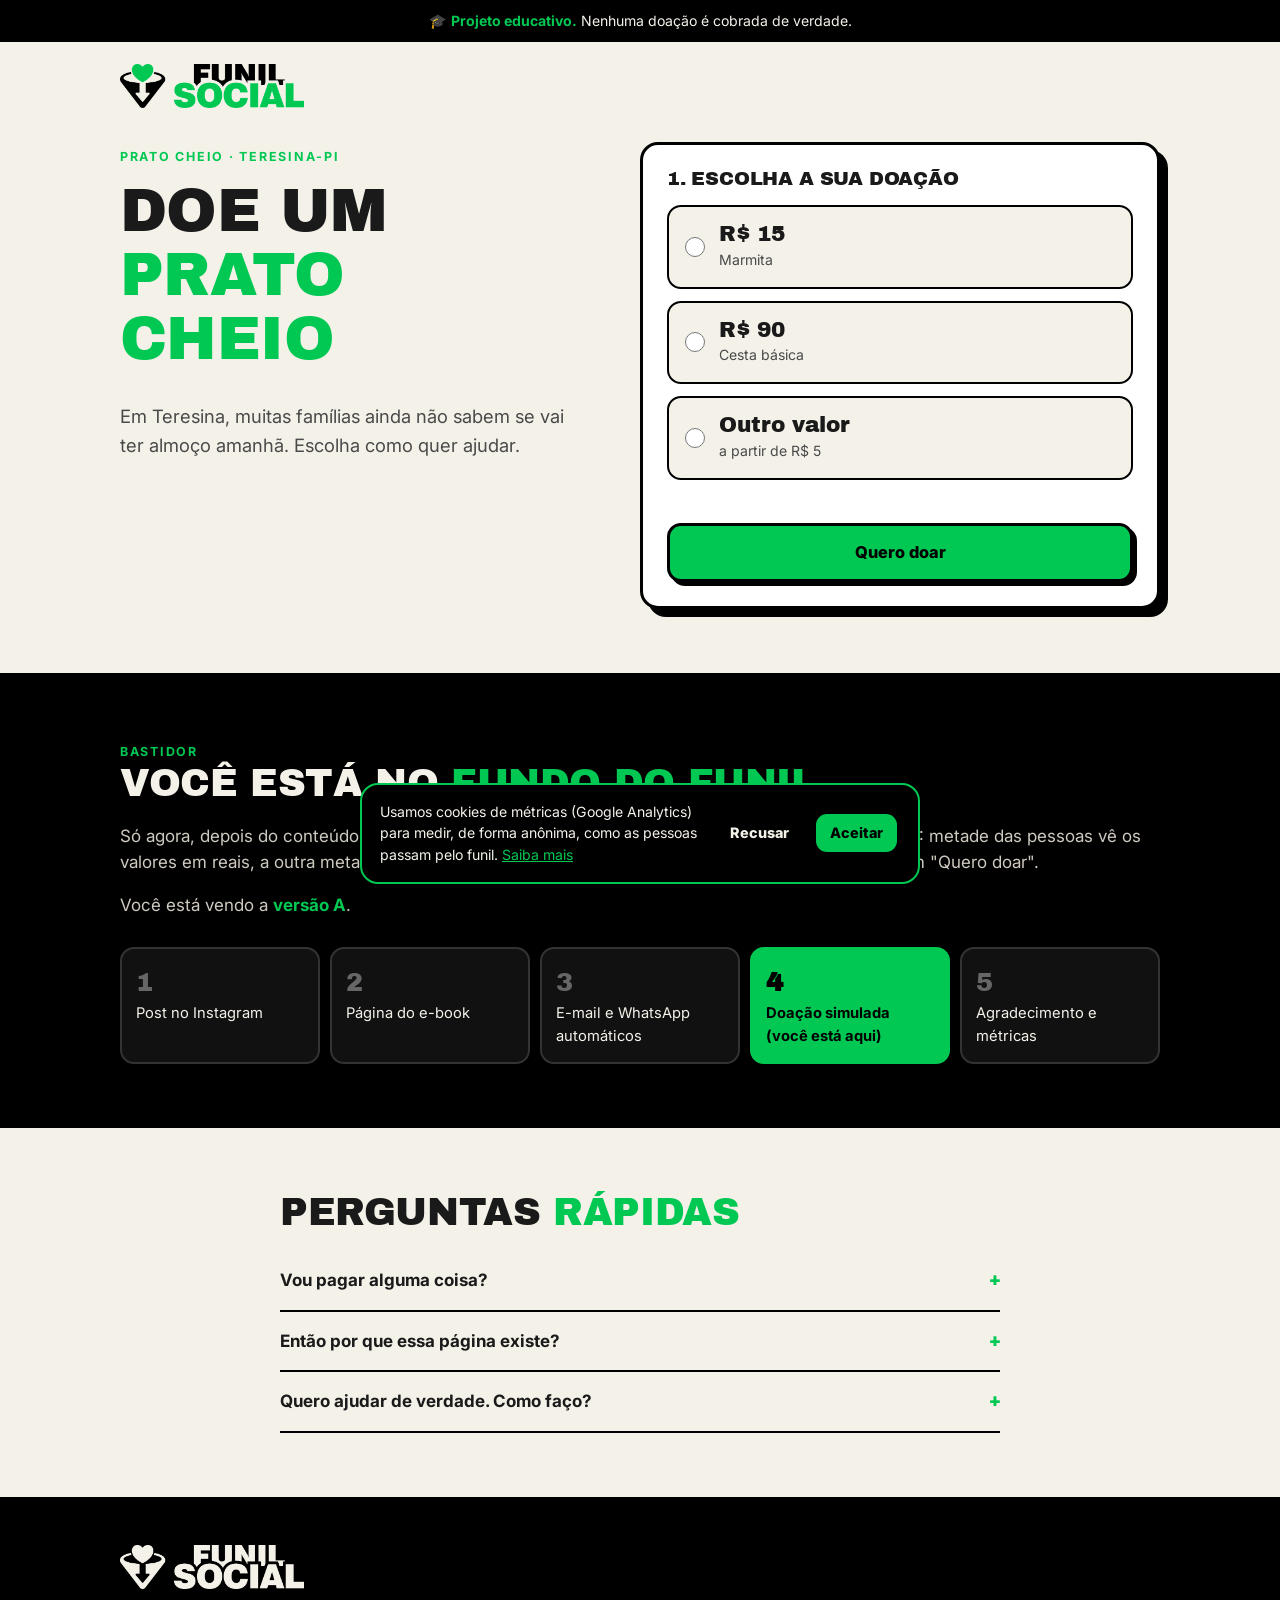
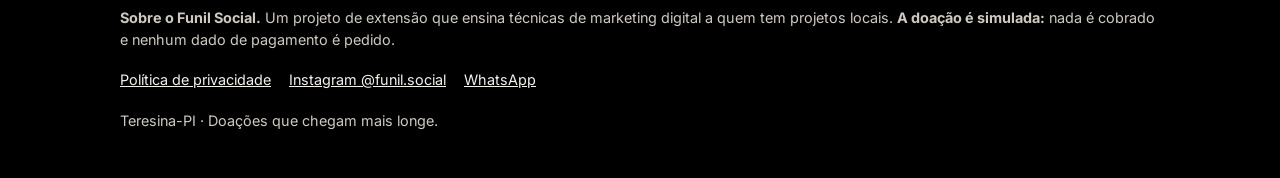
==== doar.html @ 7ab5e424 "Página de doação simulada com teste A/B Adiciona doar.html e obrigado-doacao.html (PIX e cartão simu" ====
<!doctype html>
<html lang="pt-BR">
<head>
  <meta charset="utf-8">
  <meta name="viewport" content="width=device-width, initial-scale=1">
  <title>Doe um prato cheio (simulação) | Funil Social</title>
  <meta name="description" content="Etapa final do funil do Funil Social: uma página de doação simulada, com teste A/B. Nada é cobrado.">
  <meta property="og:title" content="Doe um prato cheio (simulação educativa)">
  <meta property="og:description" content="Veja como funciona uma página de doação de verdade. É uma simulação: nada é cobrado.">
  <meta property="og:image" content="assets/og.jpg">
  <meta name="theme-color" content="#000000">
  <link rel="icon" href="assets/icone.png">
  <link rel="preconnect" href="https://fonts.googleapis.com">
  <link rel="preconnect" href="https://fonts.gstatic.com" crossorigin>
  <link href="https://fonts.googleapis.com/css2?family=Archivo+Black&family=Inter:wght@400;500;600;700;800&display=swap" rel="stylesheet">
  <link rel="stylesheet" href="assets/style.css">
  <script src="assets/config.js"></script>
  <script src="assets/tracking.js"></script>
  <script src="assets/ab.js"></script>
</head>
<body>

  <div class="aviso">🎓 <strong>Projeto educativo.</strong> Nenhuma doação é cobrada de verdade.</div>

  <header class="topo">
    <div class="wrap"><a href="index.html"><img src="assets/logo-h.png" alt="Funil Social" width="217" height="52"></a></div>
  </header>

  <main>
    <section class="hero doar">
      <div class="wrap doar-grid">
        <div>
          <span class="selo verde">Prato Cheio · Teresina-PI</span>
          <h1>Doe um <span class="verde">prato cheio</span></h1>
          <p class="sub">Em Teresina, muitas famílias ainda não sabem se vai ter almoço amanhã. Escolha como quer ajudar.</p>
        </div>

        <div class="card card-doar">
          <!-- PASSO 1: escolher o valor -->
          <form id="passo1" novalidate>
            <h2 class="card-titulo">1. Escolha a sua doação</h2>
            <div class="opcoes" role="radiogroup" aria-label="Valor da doação">

              <label class="opcao">
                <input type="radio" name="item" value="marmita" data-valor="15">
                <span class="opcao-corpo">
                  <span class="so-a"><strong class="grande">R$ 15</strong><span class="peq">Marmita</span></span>
                  <span class="so-b"><strong class="grande">1 almoço quentinho</strong><span class="peq">uma marmita · R$ 15</span></span>
                </span>
              </label>

              <label class="opcao">
                <input type="radio" name="item" value="cesta" data-valor="90">
                <span class="opcao-corpo">
                  <span class="so-a"><strong class="grande">R$ 90</strong><span class="peq">Cesta básica</span></span>
                  <span class="so-b"><strong class="grande">Comida para uma família</strong><span class="peq">uma cesta básica com arroz, feijão, farinha, óleo, macarrão, açúcar e café · R$ 90</span></span>
                </span>
              </label>

              <label class="opcao">
                <input type="radio" name="item" value="livre" data-valor="">
                <span class="opcao-corpo">
                  <span class="so-a"><strong class="grande">Outro valor</strong><span class="peq">a partir de R$ 5</span></span>
                  <span class="so-b"><strong class="grande">Você escolhe o tamanho</strong><span class="peq">a partir de R$ 5</span></span>
                </span>
              </label>

              <div class="livre" id="livre" hidden>
                <label for="valor-livre">Quanto você quer doar?</label>
                <div class="campo-reais"><span>R$</span><input id="valor-livre" type="text" inputmode="numeric" autocomplete="off" placeholder="30"></div>
                <p class="impacto so-b" id="impacto" aria-live="polite"></p>
              </div>
            </div>

            <p class="erro" id="erro1" role="alert"></p>
            <button class="btn btn-full" type="submit" id="quero-doar">Quero doar</button>
          </form>

          <!-- PASSO 2: forma de pagamento (simulada) -->
          <div id="passo2" hidden>
            <h2 class="card-titulo">2. Como você quer doar?</h2>
            <p class="resumo">Sua doação: <strong id="resumo"></strong> <button type="button" class="link" id="trocar">trocar</button></p>

            <p class="alerta">⚠️ <strong>Simulação:</strong> nenhum valor será cobrado. Clique para ver como funciona o fim do funil.</p>

            <div class="abas" role="tablist" aria-label="Forma de pagamento">
              <button class="aba" role="tab" aria-selected="false" aria-controls="painel-pix" id="aba-pix" type="button">PIX</button>
              <button class="aba" role="tab" aria-selected="false" aria-controls="painel-cartao" id="aba-cartao" type="button">Cartão</button>
            </div>

            <div id="painel-pix" role="tabpanel" aria-labelledby="aba-pix" hidden>
              <div class="qr">
                <svg id="qr" viewBox="0 0 29 29" aria-hidden="true" shape-rendering="crispEdges"></svg>
                <span class="carimbo">SIMULAÇÃO</span>
              </div>
              <p class="miudo centro">Este QR Code é só um desenho: ele não é um PIX e não leva a lugar nenhum.</p>
              <div class="copia">
                <code id="codigo">FUNIL-SOCIAL-SIMULACAO-NADA-E-COBRADO</code>
                <button type="button" class="btn btn-ghost" id="copiar">Copiar</button>
              </div>
              <button class="btn btn-full" type="button" data-pagar="pix">Simular pagamento por PIX</button>
            </div>

            <div id="painel-cartao" role="tabpanel" aria-labelledby="aba-cartao" hidden>
              <div class="cartao-demo" aria-hidden="true">
                <span class="chip"></span>
                <span class="num">0000 0000 0000 0000</span>
                <span class="linha"><span>CARTÃO DE DEMONSTRAÇÃO</span><span>00/00</span></span>
                <span class="carimbo">SIMULAÇÃO</span>
              </div>
              <p class="miudo">Numa página de verdade, os dados do cartão seriam digitados dentro do ambiente seguro de uma plataforma de pagamento. <strong>Aqui não pedimos nenhum dado.</strong></p>
              <button class="btn btn-full" type="button" data-pagar="cartao">Simular pagamento com cartão</button>
            </div>
          </div>
        </div>
      </div>
    </section>

    <!-- BASTIDOR -->
    <section class="bloco escuro">
      <div class="wrap">
        <span class="selo verde">Bastidor</span>
        <h2>Você está no <span class="verde">fundo do funil</span></h2>
        <p>Só agora, depois do conteúdo e do e-book, vem o pedido. Esta página tem duas versões (teste A/B): metade das pessoas vê os valores em reais, a outra metade vê o que a doação vira. A gente mede qual faz mais gente clicar em "Quero doar".</p>
        <p>Você está vendo a <strong class="verde">versão <span id="letra">A</span></strong>.</p>
        <ol class="passos">
          <li>Post no Instagram</li>
          <li>Página do e-book</li>
          <li>E-mail e WhatsApp automáticos</li>
          <li class="aqui">Doação simulada (você está aqui)</li>
          <li>Agradecimento e métricas</li>
        </ol>
      </div>
    </section>

    <section class="bloco">
      <div class="wrap" style="max-width:760px">
        <h2>Perguntas <span class="verde">rápidas</span></h2>
        <details><summary>Vou pagar alguma coisa?</summary><p>Não. É um projeto educativo e esta página é uma simulação. Os botões de PIX e cartão não processam pagamentos e não pedem dados bancários, de cartão ou CPF.</p></details>
        <details><summary>Então por que essa página existe?</summary><p>Para mostrar, na prática, como funciona a última etapa de um funil de doação, e testar qual versão da página convence mais.</p></details>
        <details><summary>Quero ajudar de verdade. Como faço?</summary><p>Procure um banco de alimentos, uma cozinha solidária ou uma ação da sua igreja ou do seu bairro em Teresina. Doar alimentos e tempo como voluntário faz muita diferença.</p></details>
      </div>
    </section>
  </main>

  <footer>
    <div class="wrap">
      <img src="assets/logo-h-claro.png" alt="Funil Social" width="184" height="44">
      <p><strong>Sobre o Funil Social.</strong> Um projeto de extensão que ensina técnicas de marketing digital a quem tem projetos locais. <strong>A doação é simulada:</strong> nada é cobrado e nenhum dado de pagamento é pedido.</p>
      <div class="links">
        <a href="privacidade.html">Política de privacidade</a>
        <a data-track="click_instagram" href="https://instagram.com/funil.social" target="_blank" rel="noopener">Instagram @funil.social</a>
        <a data-track="click_whatsapp" data-fb="Contact" data-wa="Oi! Vim pela página de doação do Funil Social." target="_blank" rel="noopener">WhatsApp</a>
      </div>
      <p>Teresina-PI · Doações que chegam mais longe.</p>
    </div>
  </footer>

  <script>
  (function () {
    var V = window.FS_AB;
    var PRECO_MARMITA = 15, MINIMO = 5;
    document.getElementById("letra").textContent = V.toUpperCase();

    // Conta uma visita por variante (é a base do teste A/B).
    document.addEventListener("DOMContentLoaded", function () { fsTrack("ab_view", {}); });

    var form = document.getElementById("passo1"), erro = document.getElementById("erro1");
    var livre = document.getElementById("livre"), campo = document.getElementById("valor-livre");
    var impacto = document.getElementById("impacto");
    var escolha = null;

    function reais(n) { return "R$ " + n.toLocaleString("pt-BR"); }
    function lerLivre() { var n = parseInt(campo.value.replace(/\D/g, ""), 10); return isNaN(n) ? 0 : n; }
    function descreve(item, valor) {
      if (item === "marmita") return reais(valor) + " · 1 marmita";
      if (item === "cesta") return reais(valor) + " · 1 cesta básica";
      return reais(valor);
    }
    function marmitas(valor) {
      var m = Math.floor(valor / PRECO_MARMITA);
      if (m < 1) return "= parte de uma marmita";
      return "= " + m + (m === 1 ? " marmita" : " marmitas") + " (" + (m === 1 ? "1 almoço" : m + " almoços") + ")";
    }

    form.addEventListener("change", function (e) {
      if (e.target.name !== "item") return;
      erro.textContent = "";
      livre.hidden = e.target.value !== "livre";
      if (!livre.hidden) campo.focus();
      fsTrack("select_item", { item_name: e.target.value });
    });
    campo.addEventListener("input", function () {
      campo.value = campo.value.replace(/\D/g, "").slice(0, 5);
      var n = lerLivre();
      impacto.textContent = n >= MINIMO ? marmitas(n) : "";
    });

    form.addEventListener("submit", function (e) {
      e.preventDefault();
      var r = form.querySelector("input[name=item]:checked");
      if (!r) { erro.textContent = "Escolha uma das opções."; return; }
      var valor = r.value === "livre" ? lerLivre() : parseInt(r.getAttribute("data-valor"), 10);
      if (r.value === "livre" && valor < MINIMO) { erro.textContent = "O valor mínimo é R$ 5."; campo.focus(); return; }
      escolha = { item: r.value, valor: valor };
      fsTrack("begin_checkout", { currency: "BRL", value: valor, item_name: r.value });
      document.getElementById("resumo").textContent = descreve(r.value, valor);
      form.hidden = true;
      document.getElementById("passo2").hidden = false;
      document.querySelector(".card-doar").scrollIntoView({ behavior: "smooth", block: "start" });
    });

    document.getElementById("trocar").onclick = function () {
      document.getElementById("passo2").hidden = true;
      form.hidden = false;
    };

    // Abas PIX / cartão
    var abas = { pix: document.getElementById("aba-pix"), cartao: document.getElementById("aba-cartao") };
    var paineis = { pix: document.getElementById("painel-pix"), cartao: document.getElementById("painel-cartao") };
    function abrir(qual) {
      Object.keys(abas).forEach(function (k) {
        abas[k].setAttribute("aria-selected", k === qual);
        paineis[k].hidden = k !== qual;
      });
      fsTrack("add_payment_info", { currency: "BRL", value: escolha.valor, payment_type: qual });
    }
    abas.pix.onclick = function () { abrir("pix"); };
    abas.cartao.onclick = function () { abrir("cartao"); };

    // QR Code de enfeite: um desenho com os 3 cantos de um QR, sem nenhum conteúdo.
    (function desenhaQR() {
      var svg = document.getElementById("qr"), n = 29, d = "", seed = 7;
      function rnd() { seed = (seed * 9301 + 49297) % 233280; return seed / 233280; }
      function canto(x, y) { return x < 8 && y < 8 || x > n - 9 && y < 8 || x < 8 && y > n - 9; }
      for (var y = 0; y < n; y++) for (var x = 0; x < n; x++) if (!canto(x, y) && rnd() < 0.48) d += "M" + x + " " + y + "h1v1h-1z";
      [[0, 0], [n - 7, 0], [0, n - 7]].forEach(function (p) {
        d += "M" + p[0] + " " + p[1] + "h7v7h-7zM" + (p[0] + 1) + " " + (p[1] + 1) + "v5h5v-5zM" + (p[0] + 2) + " " + (p[1] + 2) + "h3v3h-3z";
      });
      svg.innerHTML = '<path fill-rule="evenodd" d="' + d + '"/>';
    })();

    document.getElementById("copiar").onclick = function () {
      var b = this, t = document.getElementById("codigo").textContent;
      var ok = function () { b.textContent = "Copiado!"; setTimeout(function () { b.textContent = "Copiar"; }, 1500); };
      if (navigator.clipboard) navigator.clipboard.writeText(t).then(ok, ok); else ok();
    };

    document.querySelectorAll("[data-pagar]").forEach(function (b) {
      b.addEventListener("click", function () {
        var metodo = b.getAttribute("data-pagar");
        b.disabled = true;
        b.textContent = "Processando a simulação...";
        fsTrack("doacao_simulada", { currency: "BRL", value: escolha.valor, item_name: escolha.item, payment_type: metodo });
        setTimeout(function () {
          location.href = "obrigado-doacao.html?item=" + escolha.item + "&valor=" + escolha.valor + "&metodo=" + metodo;
        }, 900);
      });
    });
  })();
  </script>
</body>
</html>
---- assets/style.css ----
:root {
  --off: #F4F1E9;
  --verde: #00C853;
  --preto: #000000;
  --cinza: #D8D8D8;
  --texto: #1a1a1a;
  --suave: #4a4a4a;
  --raio: 18px;
  --max: 1080px;
}

* { box-sizing: border-box; }
html { scroll-behavior: smooth; }
body {
  margin: 0;
  background: var(--off);
  color: var(--texto);
  font: 17px/1.55 "Inter", system-ui, -apple-system, "Segoe UI", sans-serif;
  -webkit-font-smoothing: antialiased;
}
img { max-width: 100%; height: auto; display: block; }
a { color: inherit; }
h1, h2, h3 {
  font-family: "Archivo Black", "Inter", sans-serif;
  font-weight: 400;
  line-height: 1.05;
  letter-spacing: -0.01em;
  margin: 0 0 .5em;
}
h1 { font-size: clamp(2.3rem, 6vw, 3.8rem); text-transform: uppercase; }
h2 { font-size: clamp(1.7rem, 4vw, 2.4rem); text-transform: uppercase; }
h3 { font-size: 1.15rem; }
.verde { color: var(--verde); }
.nw { white-space: nowrap; }
.wrap { max-width: var(--max); margin: 0 auto; padding: 0 20px; }
.selo {
  display: inline-block;
  font-size: .78rem;
  font-weight: 700;
  letter-spacing: .14em;
  text-transform: uppercase;
}

/* Faixa do aviso educativo */
.aviso {
  background: var(--preto);
  color: var(--off);
  text-align: center;
  font-size: .88rem;
  padding: 10px 16px;
}
.aviso strong { color: var(--verde); }

/* Topo */
.topo { padding: 22px 0 6px; }
.topo img { height: 52px; width: auto; }
footer img, .topo img { height: 44px; }

/* Hero */
.hero { padding: 28px 0 64px; }
.hero-grid {
  display: grid;
  grid-template-columns: 1.1fr .9fr;
  gap: 48px;
  align-items: center;
}
.hero p.sub { font-size: 1.15rem; color: var(--suave); max-width: 34em; }
.capa {
  justify-self: center;
  width: min(330px, 80vw);
  border-radius: 14px;
  box-shadow: 14px 14px 0 var(--verde);
  border: 3px solid var(--preto);
  transform: rotate(2deg);
}
.lista-rapida { list-style: none; padding: 0; margin: 18px 0 26px; }
.lista-rapida li { padding-left: 30px; position: relative; margin: 6px 0; font-weight: 500; }
.lista-rapida li::before {
  content: ""; position: absolute; left: 0; top: .35em;
  width: 18px; height: 18px; border-radius: 50%;
  background: var(--verde) url("data:image/svg+xml,%3Csvg xmlns='http://www.w3.org/2000/svg' viewBox='0 0 24 24'%3E%3Cpath d='M6 12.5l4 4 8-9' fill='none' stroke='%23000' stroke-width='3' stroke-linecap='round' stroke-linejoin='round'/%3E%3C/svg%3E") center/14px no-repeat;
}

/* Formulário */
.card {
  background: #fff;
  border: 3px solid var(--preto);
  border-radius: var(--raio);
  padding: 24px;
  box-shadow: 8px 8px 0 var(--preto);
  max-width: 480px;
}
.abas { display: flex; gap: 8px; margin-bottom: 16px; }
.aba {
  flex: 1;
  font: inherit; font-weight: 700;
  padding: 10px; border-radius: 12px;
  border: 2px solid var(--preto);
  background: var(--off); cursor: pointer;
}
.aba[aria-selected="true"] { background: var(--preto); color: var(--off); }
label { display: block; font-weight: 600; font-size: .92rem; margin: 12px 0 6px; }
input[type=text], input[type=email], input[type=tel] {
  width: 100%;
  font: inherit;
  padding: 13px 14px;
  border: 2px solid var(--preto);
  border-radius: 12px;
  background: var(--off);
}
input:focus-visible, .btn:focus-visible, .aba:focus-visible { outline: 3px solid var(--verde); outline-offset: 2px; }
.consent { display: flex; gap: 10px; align-items: flex-start; font-weight: 400; font-size: .85rem; color: var(--suave); margin-top: 16px; }
.consent input { margin-top: 3px; width: 18px; height: 18px; accent-color: var(--verde); flex: none; }
.hp { position: absolute; left: -9999px; }
.erro { color: #b00020; font-size: .88rem; min-height: 1.2em; margin: 8px 0 0; }
.miudo { font-size: .8rem; color: var(--suave); margin: 10px 0 0; }

.btn {
  display: inline-flex; align-items: center; justify-content: center; gap: 8px;
  font: inherit; font-weight: 800; font-size: 1.02rem;
  text-decoration: none; text-align: center;
  background: var(--verde); color: var(--preto);
  border: 3px solid var(--preto);
  border-radius: 14px;
  padding: 14px 22px;
  cursor: pointer;
  box-shadow: 4px 4px 0 var(--preto);
  transition: transform .08s, box-shadow .08s;
}
.btn:hover { transform: translate(-1px, -1px); box-shadow: 5px 5px 0 var(--preto); }
.btn:active { transform: translate(3px, 3px); box-shadow: 1px 1px 0 var(--preto); }
.btn[disabled] { opacity: .6; cursor: wait; }
.btn-full { width: 100%; margin-top: 18px; }
.btn-ghost { background: transparent; color: inherit; box-shadow: none; border-width: 2px; }
.btn-escuro { background: var(--preto); color: var(--off); border-color: var(--preto); box-shadow: 4px 4px 0 var(--verde); }

/* Seções */
section.bloco { padding: 64px 0; }
.escuro { background: var(--preto); color: var(--off); }
.escuro .suave, .escuro p { color: #cfcac0; }
.grid-3 { display: grid; grid-template-columns: repeat(3, 1fr); gap: 18px; margin-top: 28px; }
.item {
  border: 2px solid var(--preto);
  border-radius: var(--raio);
  padding: 20px;
  background: #fff;
}
.item .num { font-family: "Archivo Black", sans-serif; font-size: 2rem; color: var(--verde); line-height: 1; }
.escuro .item { background: #111; border-color: #333; }

/* Bastidor do funil */
.passos { list-style: none; padding: 0; margin: 28px 0 0; display: grid; grid-template-columns: repeat(5, 1fr); gap: 10px; counter-reset: p; }
.passos li {
  counter-increment: p;
  border: 2px solid #333; border-radius: 14px; padding: 14px; font-size: .92rem; background: #111;
}
.passos li::before { content: counter(p); display: block; font-family: "Archivo Black"; font-size: 1.6rem; color: #666; }
.passos li.aqui { border-color: var(--verde); background: var(--verde); color: var(--preto); font-weight: 700; }
.passos li.aqui::before { color: var(--preto); }

/* FAQ */
details { border-bottom: 2px solid var(--preto); padding: 16px 0; }
details summary { font-weight: 700; cursor: pointer; list-style: none; display: flex; justify-content: space-between; gap: 12px; }
details summary::after { content: "+"; font-family: "Archivo Black"; color: var(--verde); }
details[open] summary::after { content: "–"; }
details p { margin: 10px 0 0; color: var(--suave); }

/* Rodapé */
footer { background: var(--preto); color: #cfcac0; padding: 48px 0 32px; font-size: .9rem; }
footer img { height: 44px; width: auto; margin-bottom: 18px; }
footer a { color: var(--off); }
footer .links { display: flex; flex-wrap: wrap; gap: 18px; margin: 18px 0; }

/* Banner de cookies */
.cookie {
  position: fixed; left: 16px; right: 16px; bottom: 16px; z-index: 50;
  max-width: 560px; margin: 0 auto;
  background: var(--preto); color: var(--off);
  border: 2px solid var(--verde); border-radius: var(--raio);
  padding: 16px 18px; font-size: .88rem;
  display: flex; gap: 14px; align-items: center; flex-wrap: wrap;
}
.cookie p { margin: 0; flex: 1 1 260px; }
.cookie a { color: var(--verde); }
.cookie-btns { display: flex; gap: 8px; }
.cookie .btn { padding: 8px 14px; font-size: .9rem; box-shadow: none; }

/* Páginas de texto (privacidade) */
.texto { max-width: 760px; padding: 32px 20px 72px; margin: 0 auto; }
.texto h2 { font-size: 1.35rem; margin-top: 2em; text-transform: none; }

/* Obrigado */
.obrigado { text-align: center; padding-top: 24px; padding-bottom: 72px; }
.obrigado .acoes { display: flex; flex-direction: column; gap: 14px; align-items: center; margin: 28px auto; max-width: 420px; }
.obrigado .acoes .btn { width: 100%; }
.obrigado .capa { margin: 0 auto 28px; width: 160px; transform: rotate(-2deg); box-shadow: 8px 8px 0 var(--verde); }

@media (max-width: 860px) {
  .hero-grid { grid-template-columns: 1fr; gap: 32px; }
  .hero-grid .capa { order: -1; width: 150px; box-shadow: 8px 8px 0 var(--verde); }
  .hero { padding-top: 12px; }
  .grid-3 { grid-template-columns: 1fr; }
  .passos { grid-template-columns: 1fr; }
  .card { max-width: none; }
}

/* Doação (simulada) com teste A/B */
[data-ab="a"] .so-b, [data-ab="b"] .so-a { display: none !important; }
.doar-grid { display: grid; grid-template-columns: .9fr 1.1fr; gap: 48px; align-items: start; }
.doar-grid > * { min-width: 0; }
.doar h1 { margin-top: .2em; }
.card-doar { max-width: 520px; justify-self: end; width: 100%; scroll-margin-top: 16px; }
.card-titulo { font-size: 1.2rem; text-transform: uppercase; margin-bottom: 16px; }
.opcoes { display: grid; gap: 12px; }
.opcao { display: flex; gap: 14px; align-items: center; margin: 0; padding: 16px; border: 2px solid var(--preto); border-radius: 14px; background: var(--off); cursor: pointer; font-weight: 400; }
.opcao input { width: 20px; height: 20px; accent-color: var(--preto); flex: none; margin: 0; }
.opcao:has(input:checked) { background: var(--verde); box-shadow: 4px 4px 0 var(--preto); }
.opcao:has(input:focus-visible) { outline: 3px solid var(--verde); outline-offset: 2px; }
.opcao-corpo > span { display: flex; flex-direction: column; gap: 2px; }
.opcao .grande { font-family: "Archivo Black", sans-serif; font-weight: 400; font-size: 1.35rem; line-height: 1.1; }
.opcao .peq { font-size: .88rem; color: var(--suave); }
.opcao:has(input:checked) .peq { color: var(--preto); }
.livre label { margin-top: 4px; }
.campo-reais { display: flex; align-items: center; gap: 8px; }
.campo-reais span { font-weight: 800; }
.campo-reais input { max-width: 180px; }
.impacto { font-weight: 700; margin: 8px 0 0; min-height: 1.3em; }
.resumo { margin: 0 0 14px; }
.link { background: none; border: 0; padding: 0; font: inherit; text-decoration: underline; cursor: pointer; color: var(--suave); }
.alerta { background: var(--off); border: 2px dashed var(--preto); border-radius: 12px; padding: 10px 12px; font-size: .9rem; margin: 0 0 16px; }
.centro { text-align: center; }
.qr, .cartao-demo { position: relative; margin: 6px auto 0; }
.qr { width: 190px; padding: 12px; background: #fff; border: 2px solid var(--preto); border-radius: 12px; }
.qr svg { display: block; width: 100%; height: auto; opacity: .35; }
.carimbo {
  position: absolute; left: 50%; top: 50%; transform: translate(-50%, -50%) rotate(-14deg);
  font-family: "Archivo Black", sans-serif; font-size: 1.15rem; letter-spacing: .06em;
  background: var(--verde); color: var(--preto); border: 3px solid var(--preto); border-radius: 8px; padding: 4px 10px; white-space: nowrap;
}
.copia { display: flex; gap: 8px; align-items: center; margin-top: 14px; }
.copia code { flex: 1; min-width: 0; overflow: hidden; text-overflow: ellipsis; white-space: nowrap; font-size: .8rem; background: var(--off); border: 2px solid var(--cinza); border-radius: 10px; padding: 10px; }
.copia .btn { padding: 8px 14px; font-size: .9rem; }
.cartao-demo { display: flex; flex-direction: column; justify-content: space-between; aspect-ratio: 1.586; max-width: 320px; padding: 18px; border-radius: 16px; background: var(--preto); color: var(--off); font-family: ui-monospace, monospace; margin-bottom: 12px; }
.cartao-demo .chip { width: 38px; height: 28px; border-radius: 6px; background: var(--cinza); }
.cartao-demo .num { font-size: 1.15rem; letter-spacing: .08em; }
.cartao-demo .linha { display: flex; justify-content: space-between; font-size: .72rem; }
.ajudar { text-align: left; max-width: 560px; margin: 0 auto; }
.ajudar li { margin: 8px 0; }
@media (max-width: 860px) {
  .doar-grid { grid-template-columns: 1fr; gap: 20px; }
  .card-doar { justify-self: stretch; max-width: none; }
}
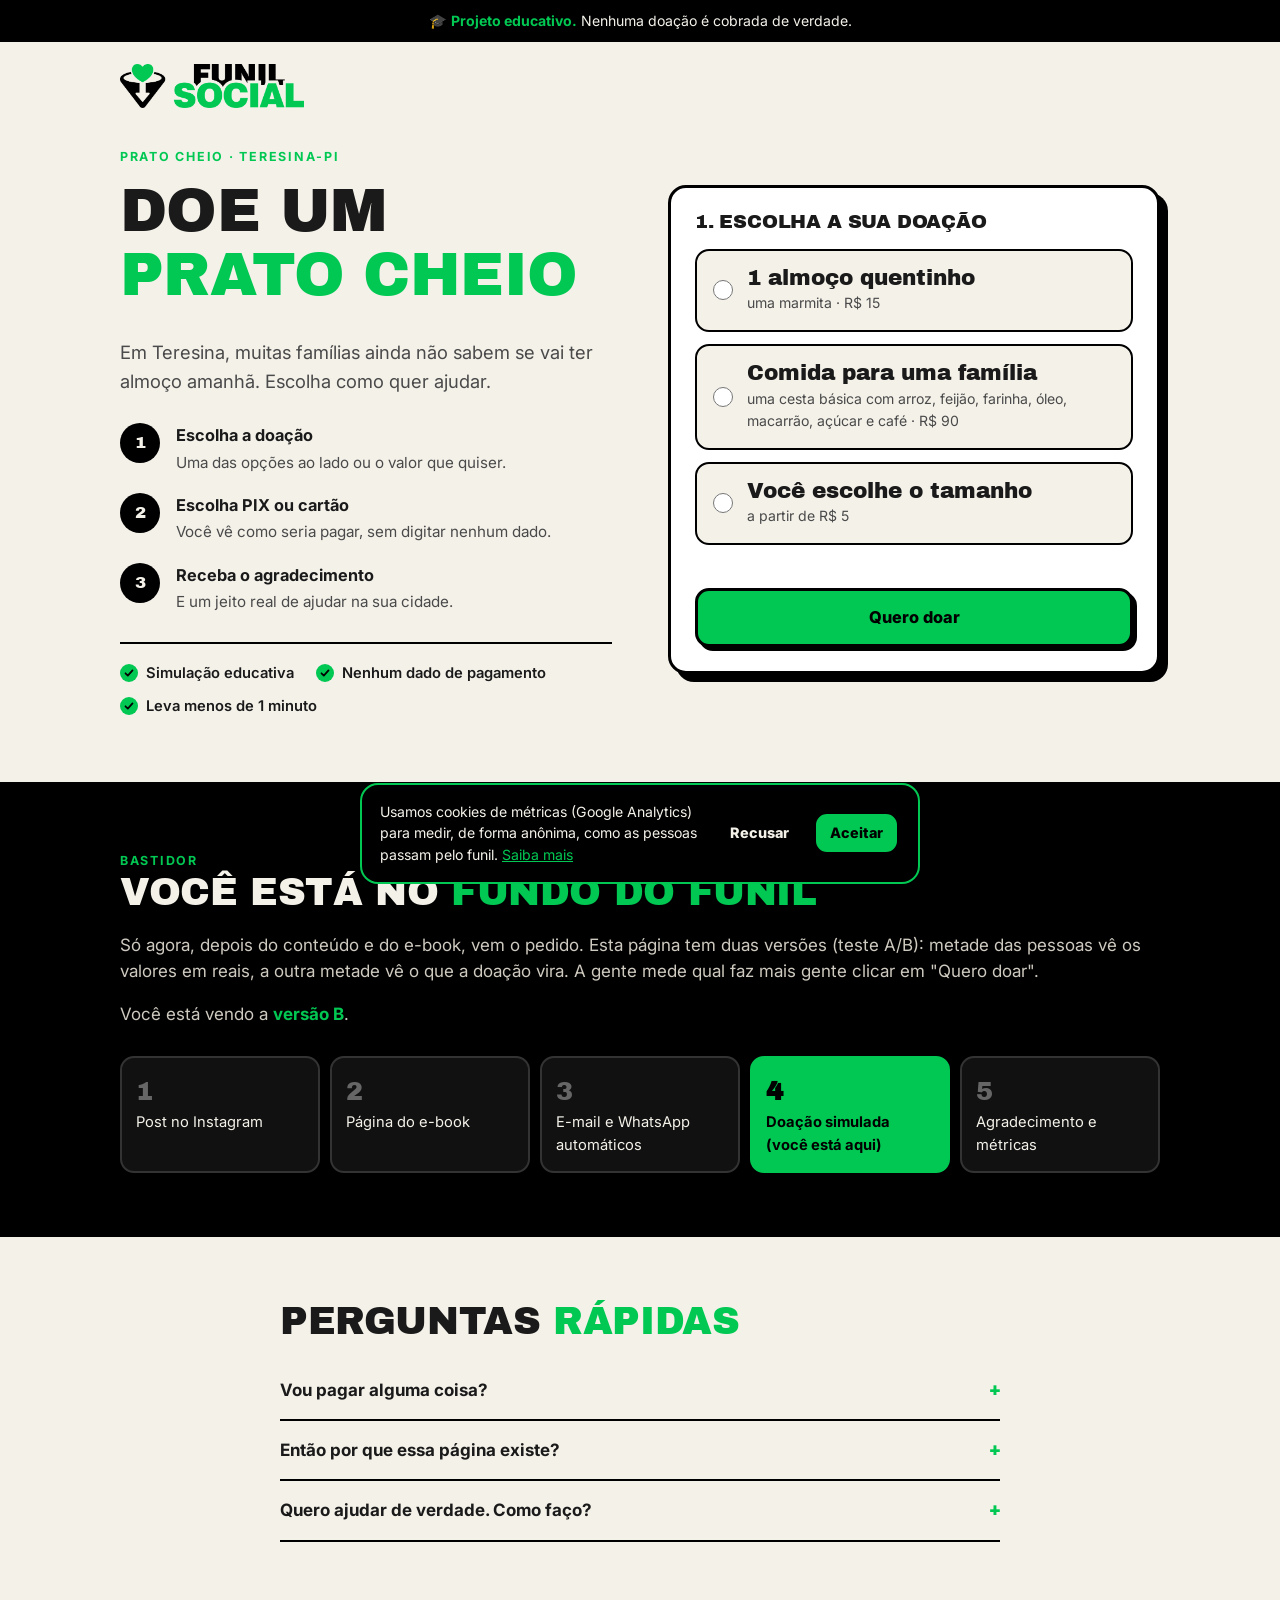
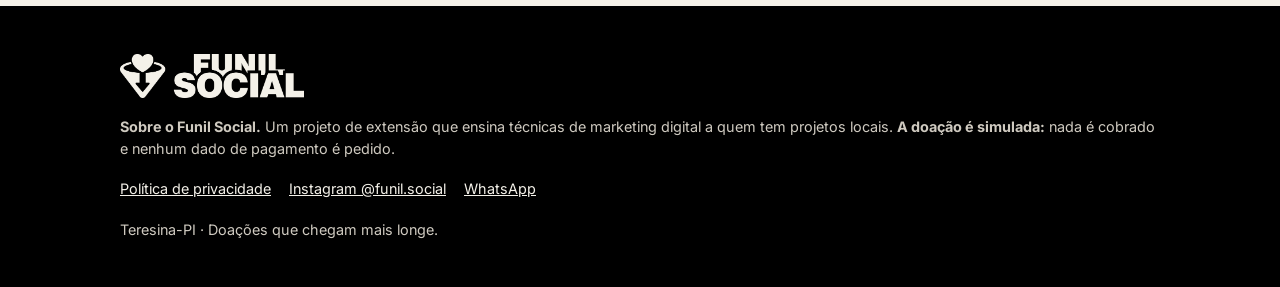
==== commit 14825111: "Página inicial sobre o projeto e layout da doação mais equilibrado A raiz do domínio passa a apresen" ====
--- a/doar.html
+++ b/doar.html
@@ -33,6 +33,18 @@
           <span class="selo verde">Prato Cheio · Teresina-PI</span>
           <h1>Doe um <span class="verde">prato cheio</span></h1>
           <p class="sub">Em Teresina, muitas famílias ainda não sabem se vai ter almoço amanhã. Escolha como quer ajudar.</p>
+
+          <ol class="tres-passos" aria-label="Como funciona">
+            <li><span class="n">1</span><div><strong>Escolha a doação</strong><span>Uma das opções ao lado ou o valor que quiser.</span></div></li>
+            <li><span class="n">2</span><div><strong>Escolha PIX ou cartão</strong><span>Você vê como seria pagar, sem digitar nenhum dado.</span></div></li>
+            <li><span class="n">3</span><div><strong>Receba o agradecimento</strong><span>E um jeito real de ajudar na sua cidade.</span></div></li>
+          </ol>
+
+          <ul class="garantias">
+            <li>Simulação educativa</li>
+            <li>Nenhum dado de pagamento</li>
+            <li>Leva menos de 1 minuto</li>
+          </ul>
         </div>
 
         <div class="card card-doar">
--- a/assets/style.css
+++ b/assets/style.css
@@ -206,10 +206,25 @@
 
 /* Doação (simulada) com teste A/B */
 [data-ab="a"] .so-b, [data-ab="b"] .so-a { display: none !important; }
-.doar-grid { display: grid; grid-template-columns: .9fr 1.1fr; gap: 48px; align-items: start; }
+.doar-grid { display: grid; grid-template-columns: 1fr 1fr; gap: 56px; align-items: center; }
 .doar-grid > * { min-width: 0; }
 .doar h1 { margin-top: .2em; }
 .card-doar { max-width: 520px; justify-self: end; width: 100%; scroll-margin-top: 16px; }
+.doar .sub { font-size: 1.1rem; color: var(--suave); max-width: 30em; margin-bottom: 28px; }
+.tres-passos { list-style: none; padding: 0; margin: 0 0 28px; display: grid; gap: 18px; }
+.tres-passos li { display: flex; gap: 16px; align-items: flex-start; }
+.tres-passos .n, .funil .n, .etapa .n {
+  flex: none; display: inline-grid; place-items: center; width: 40px; height: 40px; border-radius: 50%;
+  font-family: "Archivo Black", sans-serif; font-size: 1.05rem; background: var(--preto); color: var(--off);
+}
+.tres-passos strong { display: block; font-size: 1.02rem; }
+.tres-passos span { color: var(--suave); font-size: .95rem; }
+.garantias { list-style: none; padding: 18px 0 0; margin: 0; display: flex; flex-wrap: wrap; gap: 10px 22px; border-top: 2px solid var(--preto); }
+.garantias li { padding-left: 26px; position: relative; font-weight: 600; font-size: .92rem; }
+.garantias li::before {
+  content: ""; position: absolute; left: 0; top: .15em; width: 18px; height: 18px; border-radius: 50%;
+  background: var(--verde) url("data:image/svg+xml,%3Csvg xmlns='http://www.w3.org/2000/svg' viewBox='0 0 24 24'%3E%3Cpath d='M6 12.5l4 4 8-9' fill='none' stroke='%23000' stroke-width='3' stroke-linecap='round' stroke-linejoin='round'/%3E%3C/svg%3E") center/14px no-repeat;
+}
 .card-titulo { font-size: 1.2rem; text-transform: uppercase; margin-bottom: 16px; }
 .opcoes { display: grid; gap: 12px; }
 .opcao { display: flex; gap: 14px; align-items: center; margin: 0; padding: 16px; border: 2px solid var(--preto); border-radius: 14px; background: var(--off); cursor: pointer; font-weight: 400; }
@@ -250,3 +265,61 @@
   .doar-grid { grid-template-columns: 1fr; gap: 20px; }
   .card-doar { justify-self: stretch; max-width: none; }
 }
+
+/* Página do projeto */
+.topo-flex { display: flex; justify-content: space-between; align-items: center; gap: 20px; }
+.menu { display: flex; gap: 26px; font-weight: 600; font-size: .95rem; }
+.menu a { text-decoration: none; border-bottom: 2px solid transparent; padding: 4px 0; }
+.menu a:hover { border-color: var(--verde); }
+.hero-acoes { display: flex; flex-wrap: wrap; gap: 14px; margin: 28px 0 0; }
+.centro-flex { justify-content: center; }
+.funil { list-style: none; padding: 0; margin: 0; display: grid; gap: 10px; justify-items: center; }
+.funil li {
+  display: flex; align-items: center; gap: 14px; padding: 12px 18px; border-radius: 14px;
+  background: #fff; border: 3px solid var(--preto); font-weight: 700; box-shadow: 6px 6px 0 var(--preto);
+}
+.funil li:nth-child(1) { width: 100%; }
+.funil li:nth-child(2) { width: 90%; }
+.funil li:nth-child(3) { width: 80%; }
+.funil li:nth-child(4) { width: 70%; }
+.funil li:nth-child(5) { width: 60%; }
+.funil li.fim { background: var(--verde); }
+.cabeca { max-width: 640px; margin-bottom: 36px; }
+.cabeca p { margin: 0; }
+.etapas { display: grid; grid-template-columns: repeat(5, 1fr); gap: 14px; }
+.etapa {
+  display: flex; flex-direction: column; gap: 8px; text-decoration: none; color: var(--off);
+  background: #111; border: 2px solid #333; border-radius: var(--raio); padding: 20px; transition: border-color .15s, transform .15s;
+}
+a.etapa:hover { border-color: var(--verde); transform: translateY(-3px); }
+.etapa .n { background: var(--verde); color: var(--preto); }
+.etapa .fase { font-size: .72rem; font-weight: 700; letter-spacing: .12em; text-transform: uppercase; color: #9a958c; margin-top: 6px; }
+.etapa h3 { margin: 0; color: var(--off); }
+.escuro .etapa p { margin: 0; font-size: .92rem; flex: 1; }
+.etapa .ver { font-weight: 700; font-size: .9rem; color: var(--verde); }
+.etapa .ver.mudo { color: #9a958c; }
+.tecnicas .item { display: flex; flex-direction: column; gap: 6px; box-shadow: 6px 6px 0 var(--preto); }
+.tecnicas .item h3, .tecnicas .item p { margin: 0; }
+.tecnicas .item p { color: var(--suave); font-size: .95rem; }
+.ico { font-family: "Archivo Black", sans-serif; font-size: 1.6rem; color: var(--verde); line-height: 1; margin-bottom: 6px; }
+.ajuda-lista { list-style: none; padding: 0; margin: 0; display: grid; gap: 14px; }
+.ajuda-lista li { background: #111; border: 2px solid #333; border-left: 6px solid var(--verde); border-radius: 14px; padding: 16px 18px; color: #cfcac0; }
+.ajuda-lista strong { color: var(--off); }
+.final .sub { color: var(--suave); font-size: 1.1rem; }
+@media (max-width: 1000px) {
+  .etapas { grid-template-columns: repeat(2, 1fr); }
+}
+@media (max-width: 860px) {
+  .menu { display: none; }
+  .funil li { box-shadow: 4px 4px 0 var(--preto); }
+  .hero-grid .funil { order: 0; }
+}
+@media (max-width: 520px) {
+  .etapas { grid-template-columns: 1fr; }
+  .hero-acoes .btn { width: 100%; }
+}
+@media (max-width: 860px) {
+  .tres-passos { display: none; }
+  .doar .sub { margin-bottom: 18px; }
+  .garantias { border-top: 0; padding-top: 0; }
+}
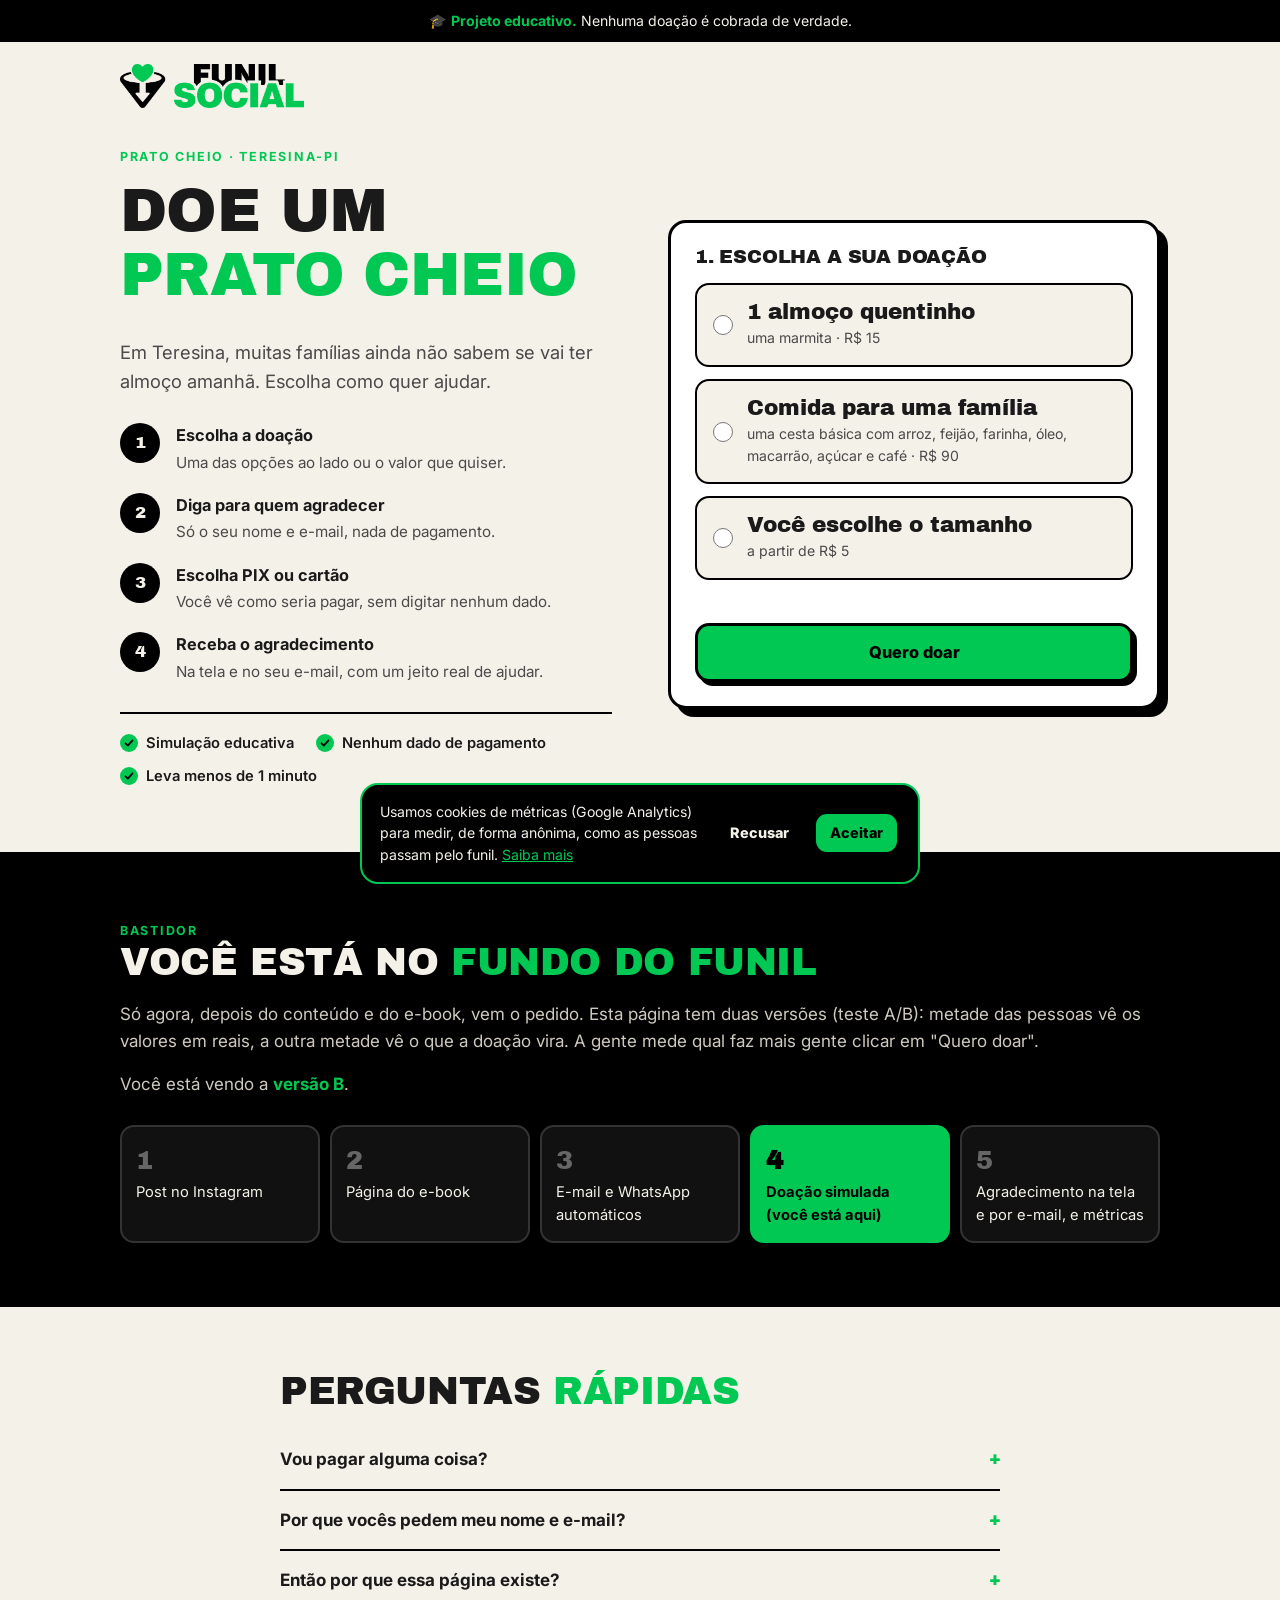
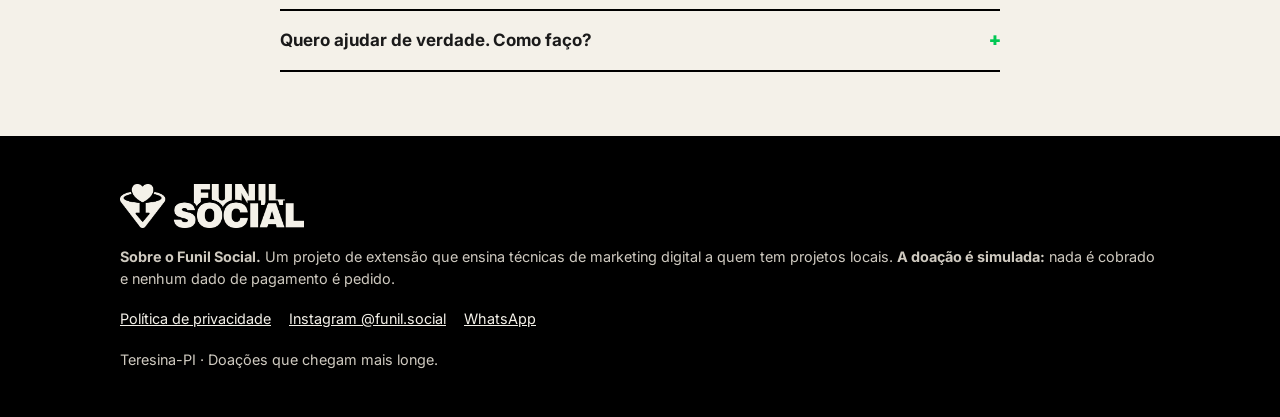
==== commit 3be96d7a: "Doação demo pede nome e e-mail para o agradecimento Novo passo 2 na página /doar (depois do "Quero d" ====
--- a/doar.html
+++ b/doar.html
@@ -36,8 +36,9 @@
 
           <ol class="tres-passos" aria-label="Como funciona">
             <li><span class="n">1</span><div><strong>Escolha a doação</strong><span>Uma das opções ao lado ou o valor que quiser.</span></div></li>
-            <li><span class="n">2</span><div><strong>Escolha PIX ou cartão</strong><span>Você vê como seria pagar, sem digitar nenhum dado.</span></div></li>
-            <li><span class="n">3</span><div><strong>Receba o agradecimento</strong><span>E um jeito real de ajudar na sua cidade.</span></div></li>
+            <li><span class="n">2</span><div><strong>Diga para quem agradecer</strong><span>Só o seu nome e e-mail, nada de pagamento.</span></div></li>
+            <li><span class="n">3</span><div><strong>Escolha PIX ou cartão</strong><span>Você vê como seria pagar, sem digitar nenhum dado.</span></div></li>
+            <li><span class="n">4</span><div><strong>Receba o agradecimento</strong><span>Na tela e no seu e-mail, com um jeito real de ajudar.</span></div></li>
           </ol>
 
           <ul class="garantias">
@@ -88,10 +89,34 @@
             <button class="btn btn-full" type="submit" id="quero-doar">Quero doar</button>
           </form>
 
-          <!-- PASSO 2: forma de pagamento (simulada) -->
-          <div id="passo2" hidden>
-            <h2 class="card-titulo">2. Como você quer doar?</h2>
-            <p class="resumo">Sua doação: <strong id="resumo"></strong> <button type="button" class="link" id="trocar">trocar</button></p>
+          <!-- PASSO 2: nome e e-mail para o agradecimento -->
+          <form id="passo2" novalidate hidden>
+            <h2 class="card-titulo">2. Para quem agradecer?</h2>
+            <p class="resumo">Sua doação: <strong class="resumo-valor"></strong> <button type="button" class="link" data-trocar>trocar</button></p>
+
+            <label for="nome">Seu primeiro nome</label>
+            <input id="nome" name="NOME" type="text" autocomplete="given-name" required>
+
+            <label for="email">Seu melhor e-mail</label>
+            <input id="email" name="EMAIL" type="email" autocomplete="email" inputmode="email" required>
+
+            <!-- Campo armadilha contra robôs (o Brevo usa este nome) -->
+            <input class="hp" type="text" name="email_address_check" tabindex="-1" autocomplete="off" aria-hidden="true">
+
+            <label class="consent">
+              <input type="checkbox" id="optin" name="OPT_IN" value="1" required>
+              <span>Aceito receber o e-mail de agradecimento e mensagens do Funil Social. Posso cancelar quando quiser. Li a <a href="privacidade.html" target="_blank">política de privacidade</a>.</span>
+            </label>
+
+            <p class="erro" id="erro2" role="alert"></p>
+            <button class="btn btn-full" type="submit">Continuar</button>
+            <p class="miudo">Você recebe o agradecimento por e-mail quando concluir a simulação.</p>
+          </form>
+
+          <!-- PASSO 3: forma de pagamento (simulada) -->
+          <div id="passo3" hidden>
+            <h2 class="card-titulo">3. Como você quer doar?</h2>
+            <p class="resumo">Sua doação: <strong class="resumo-valor"></strong> <button type="button" class="link" data-trocar>trocar</button></p>
 
             <p class="alerta">⚠️ <strong>Simulação:</strong> nenhum valor será cobrado. Clique para ver como funciona o fim do funil.</p>
 
@@ -140,7 +165,7 @@
           <li>Página do e-book</li>
           <li>E-mail e WhatsApp automáticos</li>
           <li class="aqui">Doação simulada (você está aqui)</li>
-          <li>Agradecimento e métricas</li>
+          <li>Agradecimento na tela e por e-mail, e métricas</li>
         </ol>
       </div>
     </section>
@@ -149,6 +174,7 @@
       <div class="wrap" style="max-width:760px">
         <h2>Perguntas <span class="verde">rápidas</span></h2>
         <details><summary>Vou pagar alguma coisa?</summary><p>Não. É um projeto educativo e esta página é uma simulação. Os botões de PIX e cartão não processam pagamentos e não pedem dados bancários, de cartão ou CPF.</p></details>
+        <details><summary>Por que vocês pedem meu nome e e-mail?</summary><p>Só para mandar o e-mail de agradecimento, que também faz parte do funil. Nenhum dado de pagamento é pedido, e você pode cancelar o recebimento quando quiser.</p></details>
         <details><summary>Então por que essa página existe?</summary><p>Para mostrar, na prática, como funciona a última etapa de um funil de doação, e testar qual versão da página convence mais.</p></details>
         <details><summary>Quero ajudar de verdade. Como faço?</summary><p>Procure um banco de alimentos, uma cozinha solidária ou uma ação da sua igreja ou do seu bairro em Teresina. Doar alimentos e tempo como voluntário faz muita diferença.</p></details>
       </div>
@@ -180,7 +206,13 @@
     var form = document.getElementById("passo1"), erro = document.getElementById("erro1");
     var livre = document.getElementById("livre"), campo = document.getElementById("valor-livre");
     var impacto = document.getElementById("impacto");
-    var escolha = null;
+    var escolha = null, contato = null;
+    var passo2 = document.getElementById("passo2"), passo3 = document.getElementById("passo3");
+    var erro2 = document.getElementById("erro2");
+    function mostra(qual) {
+      form.hidden = qual !== 1; passo2.hidden = qual !== 2; passo3.hidden = qual !== 3;
+      document.querySelector(".card-doar").scrollIntoView({ behavior: "smooth", block: "start" });
+    }
 
     function reais(n) { return "R$ " + n.toLocaleString("pt-BR"); }
     function lerLivre() { var n = parseInt(campo.value.replace(/\D/g, ""), 10); return isNaN(n) ? 0 : n; }
@@ -216,16 +248,37 @@
       if (r.value === "livre" && valor < MINIMO) { erro.textContent = "O valor mínimo é R$ 5."; campo.focus(); return; }
       escolha = { item: r.value, valor: valor };
       fsTrack("begin_checkout", { currency: "BRL", value: valor, item_name: r.value });
-      document.getElementById("resumo").textContent = descreve(r.value, valor);
-      form.hidden = true;
-      document.getElementById("passo2").hidden = false;
-      document.querySelector(".card-doar").scrollIntoView({ behavior: "smooth", block: "start" });
-    });
-
-    document.getElementById("trocar").onclick = function () {
-      document.getElementById("passo2").hidden = true;
-      form.hidden = false;
-    };
+      document.querySelectorAll(".resumo-valor").forEach(function (el) { el.textContent = descreve(r.value, valor); });
+      mostra(contato ? 3 : 2);
+      if (!contato) passo2.NOME.focus();
+    });
+
+    document.querySelectorAll("[data-trocar]").forEach(function (b) { b.onclick = function () { mostra(1); }; });
+
+    // Nome e e-mail: só guardamos aqui; o envio ao Brevo acontece quando a pessoa conclui a simulação.
+    passo2.addEventListener("submit", function (e) {
+      e.preventDefault();
+      erro2.textContent = "";
+      var nome = passo2.NOME.value.trim(), email = passo2.EMAIL.value.trim();
+      if (!nome) { erro2.textContent = "Coloque o seu nome."; passo2.NOME.focus(); return; }
+      if (!/^[^\s@]+@[^\s@]+\.[^\s@]+$/.test(email)) { erro2.textContent = "Confira o seu e-mail."; passo2.EMAIL.focus(); return; }
+      if (!passo2.OPT_IN.checked) { erro2.textContent = "Marque a caixa de consentimento para receber o agradecimento."; return; }
+      contato = { nome: nome, robo: !!passo2.email_address_check.value };
+      fsTrack("doacao_contato", { currency: "BRL", value: escolha.valor, item_name: escolha.item });
+      mostra(3);
+    });
+
+    // Lista "Doadores demo" no Brevo, cuja automação manda o e-mail de agradecimento.
+    function enviaContato() {
+      var C = window.FS_CONFIG || {};
+      if (contato.robo) return Promise.resolve();
+      if (!C.BREVO_DOACAO_ACTION) { console.info("[demo] Brevo da doação não configurado: contato não foi salvo."); return Promise.resolve(); }
+      var dados = new FormData(passo2);
+      dados.set("locale", "pt");
+      dados.set("html_type", "simple");
+      // O Brevo não devolve CORS; "no-cors" envia e segue em frente.
+      return fetch(C.BREVO_DOACAO_ACTION, { method: "POST", body: dados, mode: "no-cors" }).catch(function () {});
+    }
 
     // Abas PIX / cartão
     var abas = { pix: document.getElementById("aba-pix"), cartao: document.getElementById("aba-cartao") };
@@ -264,9 +317,11 @@
         b.disabled = true;
         b.textContent = "Processando a simulação...";
         fsTrack("doacao_simulada", { currency: "BRL", value: escolha.valor, item_name: escolha.item, payment_type: metodo });
-        setTimeout(function () {
-          location.href = "obrigado-doacao.html?item=" + escolha.item + "&valor=" + escolha.valor + "&metodo=" + metodo;
-        }, 900);
+        var espera = new Promise(function (ok) { setTimeout(ok, 900); });
+        Promise.all([enviaContato(), espera]).then(function () {
+          location.href = "obrigado-doacao.html?item=" + escolha.item + "&valor=" + escolha.valor + "&metodo=" + metodo +
+            "&nome=" + encodeURIComponent(contato.nome);
+        });
       });
     });
   })();
